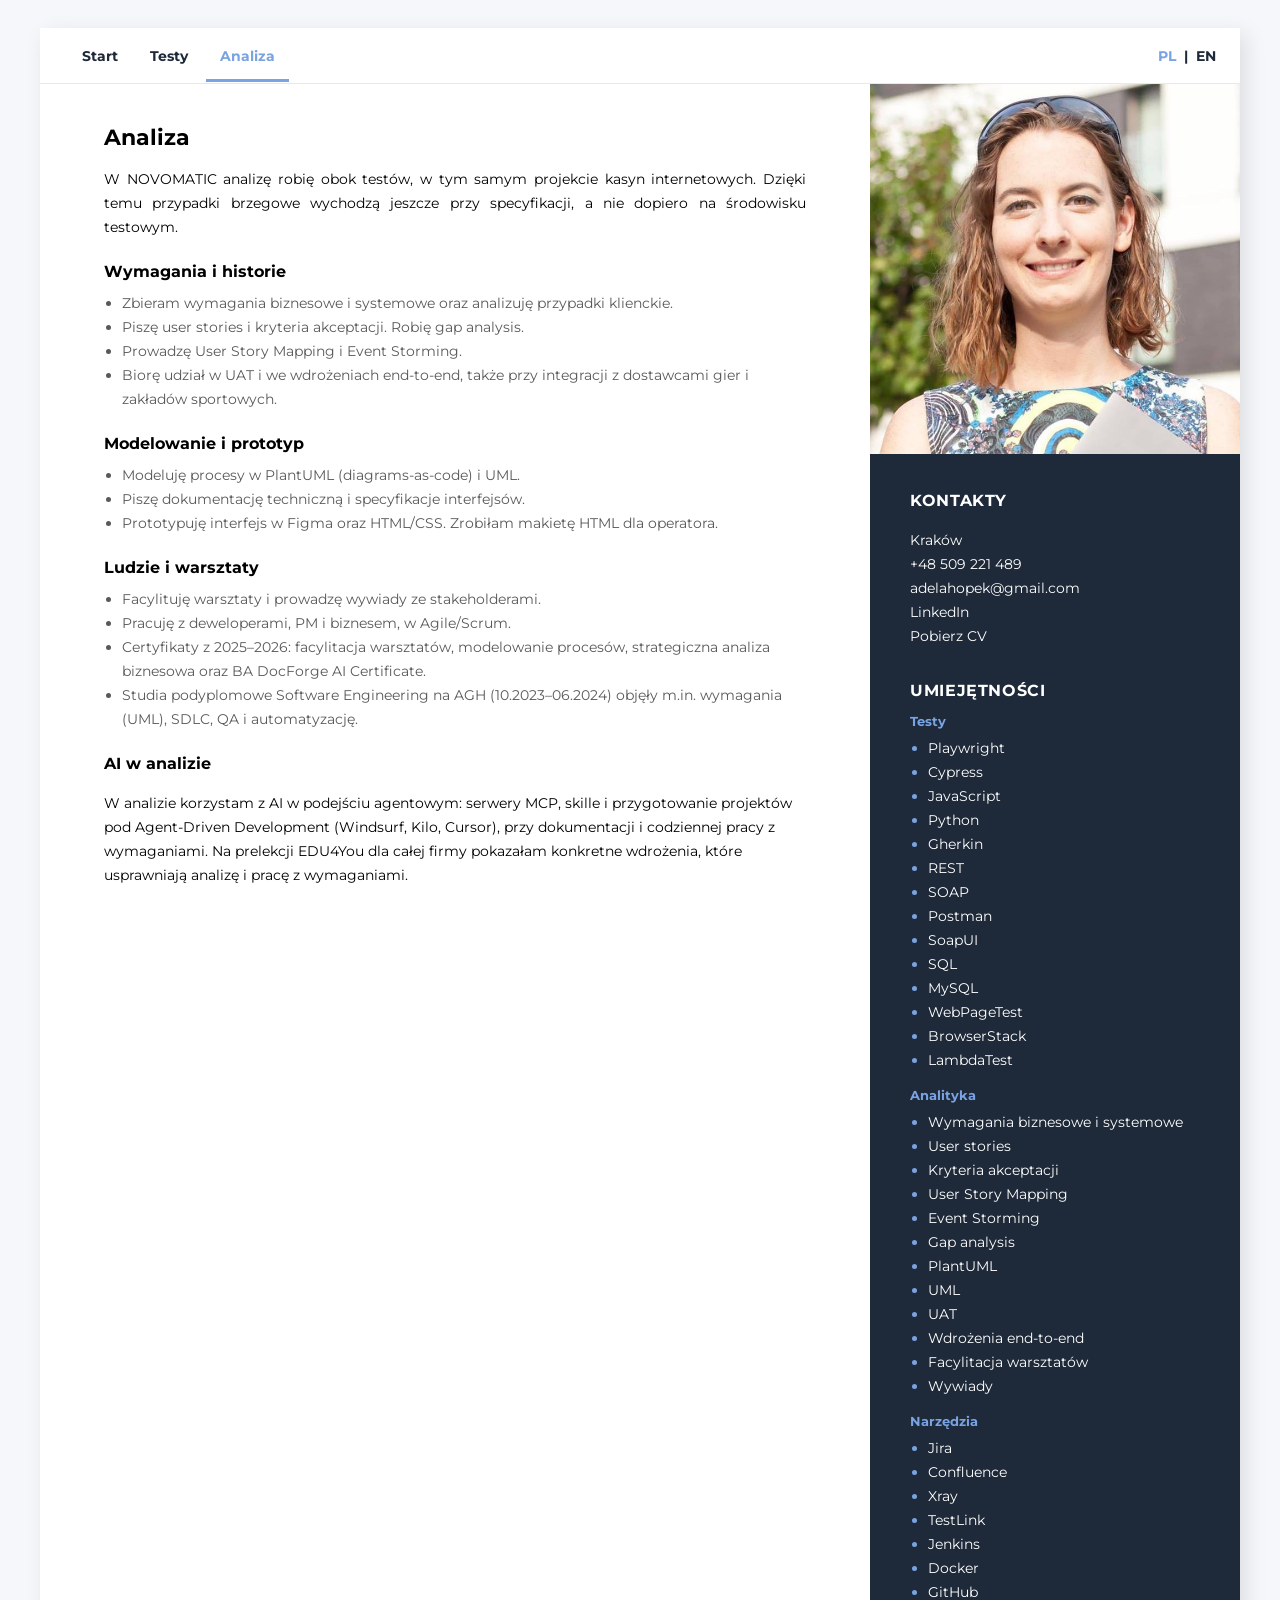
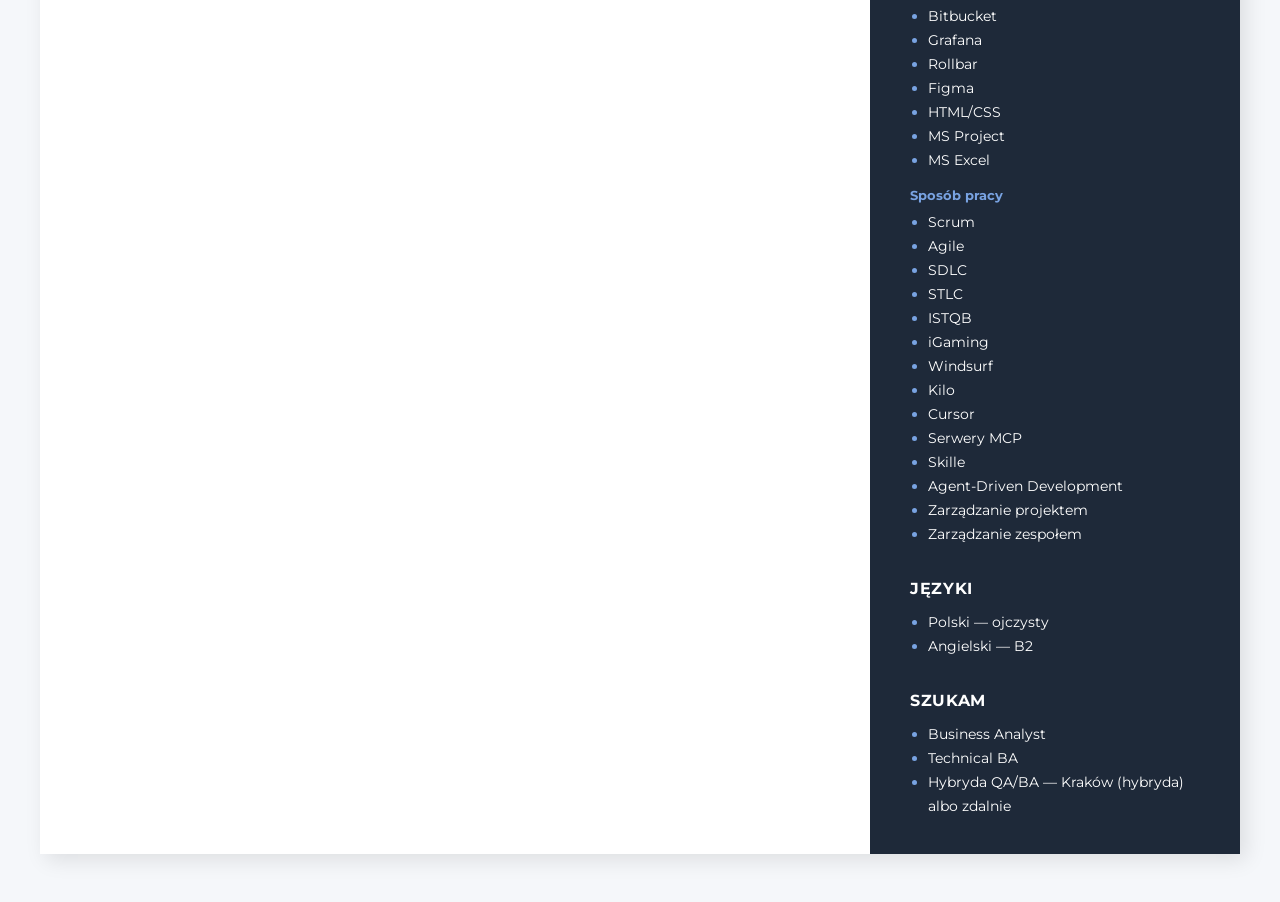
==== analiza.html @ 114661bf "Publish the current portfolio page so GitHub matches the live site. Co-authored-by: Cursor <cursorag" ====
<!DOCTYPE html>
<html lang="pl">
  <head>
    <meta charset="UTF-8" />
    <meta name="viewport" content="width=device-width, initial-scale=1.0" />
    <title data-pl="Analiza — Adela Hopek" data-en="Analysis — Adela Hopek">Analiza — Adela Hopek</title>
    <link rel="preconnect" href="https://fonts.googleapis.com" />
    <link rel="preconnect" href="https://fonts.gstatic.com" crossorigin />
    <link
      href="https://fonts.googleapis.com/css2?family=Montserrat:wght@400;700&display=swap"
      rel="stylesheet"
    />
    <link href="style.css?v=20261014" rel="stylesheet" />
  </head>
  <body>
    <div class="page">
      <nav class="tabs" aria-label="Sekcje">
        <div class="tabs-links">
          <a class="tab" data-nav href="index.html" data-pl="Start" data-en="Start">Start</a>
          <a class="tab" data-nav href="testy.html" data-pl="Testy" data-en="Testing">Testy</a>
          <a class="tab is-active" data-nav href="analiza.html" data-pl="Analiza" data-en="Analysis">Analiza</a>
        </div>
        <div class="lang-switch">
          <button type="button" data-lang="pl" class="is-active" aria-pressed="true">PL</button>
          <span class="lang-sep" aria-hidden="true">|</span>
          <button type="button" data-lang="en" aria-pressed="false">EN</button>
        </div>
      </nav>
      <div class="wrapper">
        <main>
          <h1 class="page-title" data-pl="Analiza" data-en="Analysis">Analiza</h1>
          <p
            class="description"
            data-pl="W NOVOMATIC analizę robię obok testów, w tym samym projekcie kasyn internetowych. Dzięki temu przypadki brzegowe wychodzą jeszcze przy specyfikacji, a nie dopiero na środowisku testowym."
            data-en="At NOVOMATIC I do analysis alongside testing, on the same online-casino project. Edge cases therefore surface at specification time, not only in the test environment."
          >
            W NOVOMATIC analizę robię obok testów, w tym samym projekcie kasyn internetowych. Dzięki temu przypadki brzegowe wychodzą jeszcze przy specyfikacji, a nie dopiero na środowisku testowym.
          </p>

          <h2 class="subhead" data-pl="Wymagania i historie" data-en="Requirements and stories">Wymagania i historie</h2>
          <ul class="topic-list">
            <li data-pl="Zbieram wymagania biznesowe i systemowe oraz analizuję przypadki klienckie." data-en="I gather business and system requirements and analyse customer cases.">Zbieram wymagania biznesowe i systemowe oraz analizuję przypadki klienckie.</li>
            <li data-pl="Piszę user stories i kryteria akceptacji. Robię gap analysis." data-en="I write user stories and acceptance criteria. I do gap analysis.">Piszę user stories i kryteria akceptacji. Robię gap analysis.</li>
            <li data-pl="Prowadzę User Story Mapping i Event Storming." data-en="I run User Story Mapping and Event Storming.">Prowadzę User Story Mapping i Event Storming.</li>
            <li data-pl="Biorę udział w UAT i we wdrożeniach end-to-end, także przy integracji z dostawcami gier i zakładów sportowych." data-en="I take part in UAT and in end-to-end implementations, including integration with game and sports-betting providers.">Biorę udział w UAT i we wdrożeniach end-to-end, także przy integracji z dostawcami gier i zakładów sportowych.</li>
          </ul>

          <h2 class="subhead" data-pl="Modelowanie i prototyp" data-en="Modeling and prototype">Modelowanie i prototyp</h2>
          <ul class="topic-list">
            <li data-pl="Modeluję procesy w PlantUML (diagrams-as-code) i UML." data-en="I model processes in PlantUML (diagrams-as-code) and UML.">Modeluję procesy w PlantUML (diagrams-as-code) i UML.</li>
            <li data-pl="Piszę dokumentację techniczną i specyfikacje interfejsów." data-en="I write technical documentation and interface specifications.">Piszę dokumentację techniczną i specyfikacje interfejsów.</li>
            <li data-pl="Prototypuję interfejs w Figma oraz HTML/CSS. Zrobiłam makietę HTML dla operatora." data-en="I prototype the interface in Figma and in HTML/CSS. I made an HTML mockup for the operator.">Prototypuję interfejs w Figma oraz HTML/CSS. Zrobiłam makietę HTML dla operatora.</li>
          </ul>

          <h2 class="subhead" data-pl="Ludzie i warsztaty" data-en="People and workshops">Ludzie i warsztaty</h2>
          <ul class="topic-list">
            <li data-pl="Facylituję warsztaty i prowadzę wywiady ze stakeholderami." data-en="I facilitate workshops and run interviews with stakeholders.">Facylituję warsztaty i prowadzę wywiady ze stakeholderami.</li>
            <li data-pl="Pracuję z deweloperami, PM i biznesem, w Agile/Scrum." data-en="I work with developers, PM and business, in Agile/Scrum.">Pracuję z deweloperami, PM i biznesem, w Agile/Scrum.</li>
            <li data-pl="Certyfikaty z 2025–2026: facylitacja warsztatów, modelowanie procesów, strategiczna analiza biznesowa oraz BA DocForge AI Certificate." data-en="Certificates from 2025–2026: workshop facilitation, process modeling, strategic business analysis and the BA DocForge AI Certificate.">Certyfikaty z 2025–2026: facylitacja warsztatów, modelowanie procesów, strategiczna analiza biznesowa oraz BA DocForge AI Certificate.</li>
            <li data-pl="Studia podyplomowe Software Engineering na AGH (10.2023–06.2024) objęły m.in. wymagania (UML), SDLC, QA i automatyzację." data-en="Postgraduate Software Engineering at AGH (10.2023–06.2024) covered, among other topics, requirements (UML), SDLC, QA and test automation.">Studia podyplomowe Software Engineering na AGH (10.2023–06.2024) objęły m.in. wymagania (UML), SDLC, QA i automatyzację.</li>
          </ul>

          <h2 class="subhead" data-pl="AI w analizie" data-en="AI in analysis">AI w analizie</h2>
          <p
            class="note"
            data-pl="W analizie korzystam z AI w podejściu agentowym: serwery MCP, skille i przygotowanie projektów pod Agent-Driven Development (Windsurf, Kilo, Cursor), przy dokumentacji i codziennej pracy z wymaganiami. Na prelekcji EDU4You dla całej firmy pokazałam konkretne wdrożenia, które usprawniają analizę i pracę z wymaganiami."
            data-en="In analysis I use AI in an agent-based approach: MCP servers, skills and preparing projects for Agent-Driven Development (Windsurf, Kilo, Cursor), for documentation and day-to-day requirements work. In an EDU4You talk for the whole company I showed concrete implementations that streamline analysis and requirements work."
          >
            W analizie korzystam z AI w podejściu agentowym: serwery MCP, skille i przygotowanie projektów pod Agent-Driven Development (Windsurf, Kilo, Cursor), przy dokumentacji i codziennej pracy z wymaganiami. Na prelekcji EDU4You dla całej firmy pokazałam konkretne wdrożenia, które usprawniają analizę i pracę z wymaganiami.
          </p>
        </main>
        <aside>
          <img class="cv-photo" src="cv_zdjecie.jpg" alt="Adela Hopek" />
          <div class="contact-blok">
            <h2 class="head_secondary" data-pl="Kontakty" data-en="Contacts">Kontakty</h2>
            <p>
              <span class="contacts_link">Kraków</span><br />
              <a class="contacts_link" href="tel:+48509221489">+48 509 221 489</a><br />
              <a class="contacts_link" href="mailto:adelahopek@gmail.com">adelahopek@gmail.com</a><br />
              <a class="contacts_link" href="https://www.linkedin.com/in/adela-hopek/" target="_blank" rel="noopener noreferrer">LinkedIn</a><br />
              <a class="contacts_link" href="Adela_Hopek_CV.pdf" data-href-pl="Adela_Hopek_CV.pdf" data-href-en="Adela_Hopek_CV_EN.pdf" download data-pl="Pobierz CV" data-en="Download CV">Pobierz CV</a>
            </p>
          </div>
          <div class="list_blok">
            <h2 class="head_secondary" data-pl="Umiejętności" data-en="Skills">Umiejętności</h2>
            <h3 class="aside-label" data-pl="Testy" data-en="Testing">Testy</h3>
            <ul class="list_secondary">
              <li><span class="list_secondary_item">Playwright</span></li>
              <li><span class="list_secondary_item">Cypress</span></li>
              <li><span class="list_secondary_item">JavaScript</span></li>
              <li><span class="list_secondary_item">Python</span></li>
              <li><span class="list_secondary_item">Gherkin</span></li>
              <li><span class="list_secondary_item">REST</span></li>
              <li><span class="list_secondary_item">SOAP</span></li>
              <li><span class="list_secondary_item">Postman</span></li>
              <li><span class="list_secondary_item">SoapUI</span></li>
              <li><span class="list_secondary_item">SQL</span></li>
              <li><span class="list_secondary_item">MySQL</span></li>
              <li><span class="list_secondary_item">WebPageTest</span></li>
              <li><span class="list_secondary_item">BrowserStack</span></li>
              <li><span class="list_secondary_item">LambdaTest</span></li>
            </ul>
            <h3 class="aside-label" data-pl="Analityka" data-en="Analysis">Analityka</h3>
            <ul class="list_secondary">
              <li><span class="list_secondary_item" data-pl="Wymagania biznesowe i systemowe" data-en="Business and system requirements">Wymagania biznesowe i systemowe</span></li>
              <li><span class="list_secondary_item">User stories</span></li>
              <li><span class="list_secondary_item" data-pl="Kryteria akceptacji" data-en="Acceptance criteria">Kryteria akceptacji</span></li>
              <li><span class="list_secondary_item">User Story Mapping</span></li>
              <li><span class="list_secondary_item">Event Storming</span></li>
              <li><span class="list_secondary_item">Gap analysis</span></li>
              <li><span class="list_secondary_item">PlantUML</span></li>
              <li><span class="list_secondary_item">UML</span></li>
              <li><span class="list_secondary_item">UAT</span></li>
              <li><span class="list_secondary_item" data-pl="Wdrożenia end-to-end" data-en="End-to-end implementations">Wdrożenia end-to-end</span></li>
              <li><span class="list_secondary_item" data-pl="Facylitacja warsztatów" data-en="Workshop facilitation">Facylitacja warsztatów</span></li>
              <li><span class="list_secondary_item" data-pl="Wywiady" data-en="Interviews">Wywiady</span></li>
            </ul>
            <h3 class="aside-label" data-pl="Narzędzia" data-en="Tools">Narzędzia</h3>
            <ul class="list_secondary">
              <li><span class="list_secondary_item">Jira</span></li>
              <li><span class="list_secondary_item">Confluence</span></li>
              <li><span class="list_secondary_item">Xray</span></li>
              <li><span class="list_secondary_item">TestLink</span></li>
              <li><span class="list_secondary_item">Jenkins</span></li>
              <li><span class="list_secondary_item">Docker</span></li>
              <li><span class="list_secondary_item">GitHub</span></li>
              <li><span class="list_secondary_item">Bitbucket</span></li>
              <li><span class="list_secondary_item">Grafana</span></li>
              <li><span class="list_secondary_item">Rollbar</span></li>
              <li><span class="list_secondary_item">Figma</span></li>
              <li><span class="list_secondary_item">HTML/CSS</span></li>
              <li><span class="list_secondary_item">MS Project</span></li>
              <li><span class="list_secondary_item">MS Excel</span></li>
            </ul>
            <h3 class="aside-label" data-pl="Sposób pracy" data-en="Way of working">Sposób pracy</h3>
            <ul class="list_secondary">
              <li><span class="list_secondary_item">Scrum</span></li>
              <li><span class="list_secondary_item">Agile</span></li>
              <li><span class="list_secondary_item">SDLC</span></li>
              <li><span class="list_secondary_item">STLC</span></li>
              <li><span class="list_secondary_item">ISTQB</span></li>
              <li><span class="list_secondary_item">iGaming</span></li>
              <li><span class="list_secondary_item">Windsurf</span></li>
              <li><span class="list_secondary_item">Kilo</span></li>
              <li><span class="list_secondary_item">Cursor</span></li>
              <li><span class="list_secondary_item" data-pl="Serwery MCP" data-en="MCP servers">Serwery MCP</span></li>
              <li><span class="list_secondary_item" data-pl="Skille" data-en="Skills">Skille</span></li>
              <li><span class="list_secondary_item">Agent-Driven Development</span></li>
              <li><span class="list_secondary_item" data-pl="Zarządzanie projektem" data-en="Project management">Zarządzanie projektem</span></li>
              <li><span class="list_secondary_item" data-pl="Zarządzanie zespołem" data-en="Team management">Zarządzanie zespołem</span></li>
            </ul>
          </div>
          <div class="list_blok">
            <h2 class="head_secondary" data-pl="Języki" data-en="Languages">Języki</h2>
            <ul class="list_secondary">
              <li><span class="list_secondary_item" data-pl="Polski — ojczysty" data-en="Polish — native">Polski — ojczysty</span></li>
              <li><span class="list_secondary_item" data-pl="Angielski — B2" data-en="English — B2">Angielski — B2</span></li>
            </ul>
          </div>
          <div class="list_blok">
            <h2 class="head_secondary" data-pl="Szukam" data-en="Looking for">Szukam</h2>
            <ul class="list_secondary">
              <li><span class="list_secondary_item">Business Analyst</span></li>
              <li><span class="list_secondary_item">Technical BA</span></li>
              <li>
                <span
                  class="list_secondary_item"
                  data-pl="Hybryda QA/BA — Kraków (hybryda) albo zdalnie"
                  data-en="Hybrid QA/BA — Kraków (hybrid) or remote"
                >Hybryda QA/BA — Kraków (hybryda) albo zdalnie</span>
              </li>
            </ul>
          </div>
        </aside>
      </div>
    </div>
    <script src="lang.js?v=20261014"></script>
  </body>
</html>
---- style.css ----
* {
  box-sizing: border-box;
}

body {
  margin: 0;
  padding: 28px 16px 48px;
  font-family: "Montserrat", sans-serif;
  background-color: #f5f7fa;
  color: #000000;
}

.page {
  width: min(1200px, 100%);
  margin: 0 auto;
  background-color: #ffffff;
  box-shadow: 6px 6px 20px rgba(0, 0, 0, 0.1);
}

.tabs {
  display: flex;
  align-items: center;
  justify-content: space-between;
  gap: 12px;
  min-height: 56px;
  padding: 0 18px 0 28px;
  background-color: #ffffff;
  border-bottom: 1px solid #e5eaf1;
}

.tabs-links {
  display: flex;
  flex-wrap: wrap;
  align-items: center;
  gap: 4px;
}

.tab {
  display: inline-block;
  padding: 16px 14px 13px;
  border-bottom: 3px solid transparent;
  color: #1e2939;
  font-size: 14px;
  font-weight: 700;
  line-height: 20px;
  text-decoration: none;
}

.tab:hover,
.tab.is-active {
  color: rgb(121, 163, 226);
}

.tab.is-active {
  border-bottom-color: rgb(121, 163, 226);
}

.lang-switch {
  display: flex;
  align-items: center;
  gap: 2px;
  flex-shrink: 0;
}

.lang-switch button {
  margin: 0;
  padding: 8px 6px;
  border: 0;
  background: transparent;
  color: #1e2939;
  font-family: inherit;
  font-size: 14px;
  font-weight: 700;
  line-height: 20px;
  cursor: pointer;
}

.lang-switch button.is-active,
.lang-switch button:hover {
  color: rgb(121, 163, 226);
}

.lang-sep {
  color: #1e2939;
  font-size: 14px;
  font-weight: 700;
}

.wrapper {
  display: flex;
  flex-direction: row;
  align-items: stretch;
  background-color: #ffffff;
}

main {
  flex: 1 1 auto;
  min-width: 0;
  padding: 40px 64px 48px;
  background-color: #ffffff;
}

aside {
  flex: 0 0 370px;
  width: 370px;
  background: #1e2939;
  padding-bottom: 36px;
}

.cv-photo {
  display: block;
  width: 100%;
  height: auto;
}

.contact-blok,
.list_blok {
  margin-right: 28px;
  margin-left: 40px;
}

.contact-blok {
  margin-top: 36px;
}

.list_blok {
  margin-top: 32px;
}

.aside-label {
  margin: 14px 0 6px;
  color: rgb(121, 163, 226);
  font-size: 13px;
  font-weight: 700;
  line-height: 18px;
}

.list_blok .aside-label:first-of-type {
  margin-top: 0;
}

.head_secondary {
  margin: 0 0 10px;
  color: #ffffff;
  font-size: 16px;
  font-weight: 700;
  line-height: 22px;
  letter-spacing: 0.04em;
  text-transform: uppercase;
}

.contacts_link {
  color: #ffffff;
  font-style: normal;
  font-weight: 400;
  font-size: 14px;
  line-height: 24px;
  text-decoration: none;
  overflow-wrap: anywhere;
}

a.contacts_link:hover {
  text-decoration: underline;
}

.bold {
  font-weight: 700;
}

.list_secondary {
  margin: 0;
  padding-left: 18px;
  color: rgb(121, 163, 226);
  font-style: normal;
  font-weight: 400;
  font-size: 14px;
  line-height: 24px;
}

.list_secondary_item {
  color: #ffffff;
}

h1 {
  margin: 0;
  font-weight: 700;
  font-size: 45px;
  line-height: 55px;
}

h1.page-title {
  font-size: 22px;
  line-height: 27px;
}

.job_title {
  margin: 8px 0 0;
  font-weight: 700;
  font-size: 16px;
  line-height: 22px;
}

.description {
  margin: 16px 0 0;
  font-weight: 400;
  font-size: 14px;
  line-height: 24px;
  text-align: justify;
}

.note {
  margin: 16px 0 0;
  font-size: 14px;
  line-height: 24px;
}

.availability {
  margin: 12px 0 0;
  font-size: 14px;
  line-height: 24px;
  color: #595959;
}

.cta {
  display: flex;
  flex-wrap: wrap;
  gap: 10px;
  margin: 20px 0 0;
}

.cta a {
  display: inline-block;
  padding: 10px 16px;
  border: 2px solid rgb(121, 163, 226);
  font-size: 14px;
  line-height: 20px;
  text-decoration: none;
}

.cta a.cta-primary {
  background: rgb(121, 163, 226);
  color: #ffffff;
}

.cta a.cta-secondary {
  background: #ffffff;
  color: rgb(121, 163, 226);
}

.cta a:hover {
  text-decoration: none;
}

.proofs {
  display: grid;
  grid-template-columns: repeat(3, minmax(0, 1fr));
  gap: 16px;
  margin: 0;
  padding: 0;
  list-style: none;
}

.proofs li {
  margin: 0;
  padding: 16px;
  background: #f5f7fa;
}

.proofs h3 {
  margin: 0 0 8px;
  font-size: 16px;
  line-height: 22px;
}

.proofs p,
.job_text {
  margin: 8px 0 0;
  font-size: 14px;
  line-height: 24px;
  color: #595959;
}

.proofs p {
  margin: 0;
}

.subhead {
  margin: 22px 0 8px;
  font-size: 16px;
  line-height: 22px;
  font-weight: 700;
}

.skill-groups {
  display: grid;
  grid-template-columns: 1fr 1fr;
  gap: 16px;
}

.skill-groups h3 {
  margin: 0 0 8px;
  font-size: 16px;
  line-height: 22px;
}

.skill-groups p {
  margin: 0;
  font-size: 14px;
  line-height: 24px;
  color: #595959;
}

.feed {
  display: grid;
  grid-template-columns: repeat(2, minmax(0, 1fr));
  gap: 12px;
  margin-top: 16px;
  align-items: start;
}

.feed:empty {
  display: none;
}

.feed-card {
  display: flex;
  flex-direction: column;
  height: 335px;
  overflow: hidden;
  padding: 12px;
  background: #ffffff;
  border: 1px solid #e5eaf1;
  border-radius: 8px;
  color: #1e2939;
  font-weight: 400;
  text-decoration: none;
}

.feed-head {
  display: flex;
  gap: 8px;
  align-items: flex-start;
}

.feed-avatar {
  width: 40px;
  height: 40px;
  border-radius: 50%;
  object-fit: cover;
  flex-shrink: 0;
}

.feed-meta {
  min-width: 0;
}

.feed-name {
  margin: 0;
  font-size: 14px;
  font-weight: 700;
  line-height: 18px;
}

.feed-role,
.feed-more {
  margin: 0;
  font-size: 12px;
  line-height: 16px;
  color: #595959;
  font-weight: 400;
}

.feed-role {
  white-space: nowrap;
  overflow: hidden;
  text-overflow: ellipsis;
}

main a.feed-card {
  color: #1e2939;
  font-weight: 400;
}

main a.feed-card:hover {
  text-decoration: none;
}

.feed-text {
  margin: 8px 0 0;
  font-size: 14px;
  line-height: 20px;
  color: #1e2939;
}

.feed-more {
  margin-top: 2px;
}

.feed-photo {
  display: block;
  flex: 1 1 auto;
  width: 100%;
  min-height: 0;
  margin: 8px 0 0;
  object-fit: contain;
  object-position: center;
  background: #000000;
}

.is-hidden {
  display: none;
}

.section {
  margin-top: 36px;
}

.head_primary {
  margin: 0 0 12px;
  font-weight: 700;
  font-size: 22px;
  line-height: 27px;
  color: #000000;
}

.job {
  margin-bottom: 18px;
}

.job_name {
  margin: 0 0 4px;
  font-weight: 700;
  font-size: 16px;
  line-height: 22px;
  color: #000000;
}

.highlight {
  color: rgb(121, 163, 226);
}

.job_date {
  margin: 0;
  font-weight: 400;
  font-size: 12px;
  line-height: 15px;
  color: #a8a8a8;
}

summary {
  width: fit-content;
  margin-top: 6px;
  color: rgb(121, 163, 226);
  font-size: 14px;
  font-weight: 700;
  line-height: 24px;
  cursor: pointer;
}

summary:hover {
  text-decoration: underline;
}

.job_list,
.topic-list {
  margin: 8px 0 0;
  padding-left: 18px;
  font-weight: 400;
  font-size: 14px;
  line-height: 24px;
  color: #595959;
}

main a {
  color: rgb(121, 163, 226);
  font-weight: 700;
  text-decoration: none;
}

main a:hover {
  text-decoration: underline;
}

:focus-visible {
  outline: 2px solid rgb(121, 163, 226);
  outline-offset: 2px;
}

@media (max-width: 980px) {
  body {
    padding: 12px;
  }

  .tabs {
    align-items: flex-start;
    flex-wrap: wrap;
    padding: 8px 12px 0;
  }

  .wrapper {
    flex-direction: column;
  }

  main {
    order: 1;
    padding: 28px 20px 36px;
  }

  aside {
    order: 2;
    flex: none;
    width: 100%;
  }

  h1 {
    font-size: 36px;
    line-height: 42px;
  }

  .description {
    text-align: left;
  }

  .proofs,
  .feed,
  .skill-groups {
    grid-template-columns: 1fr;
  }
}
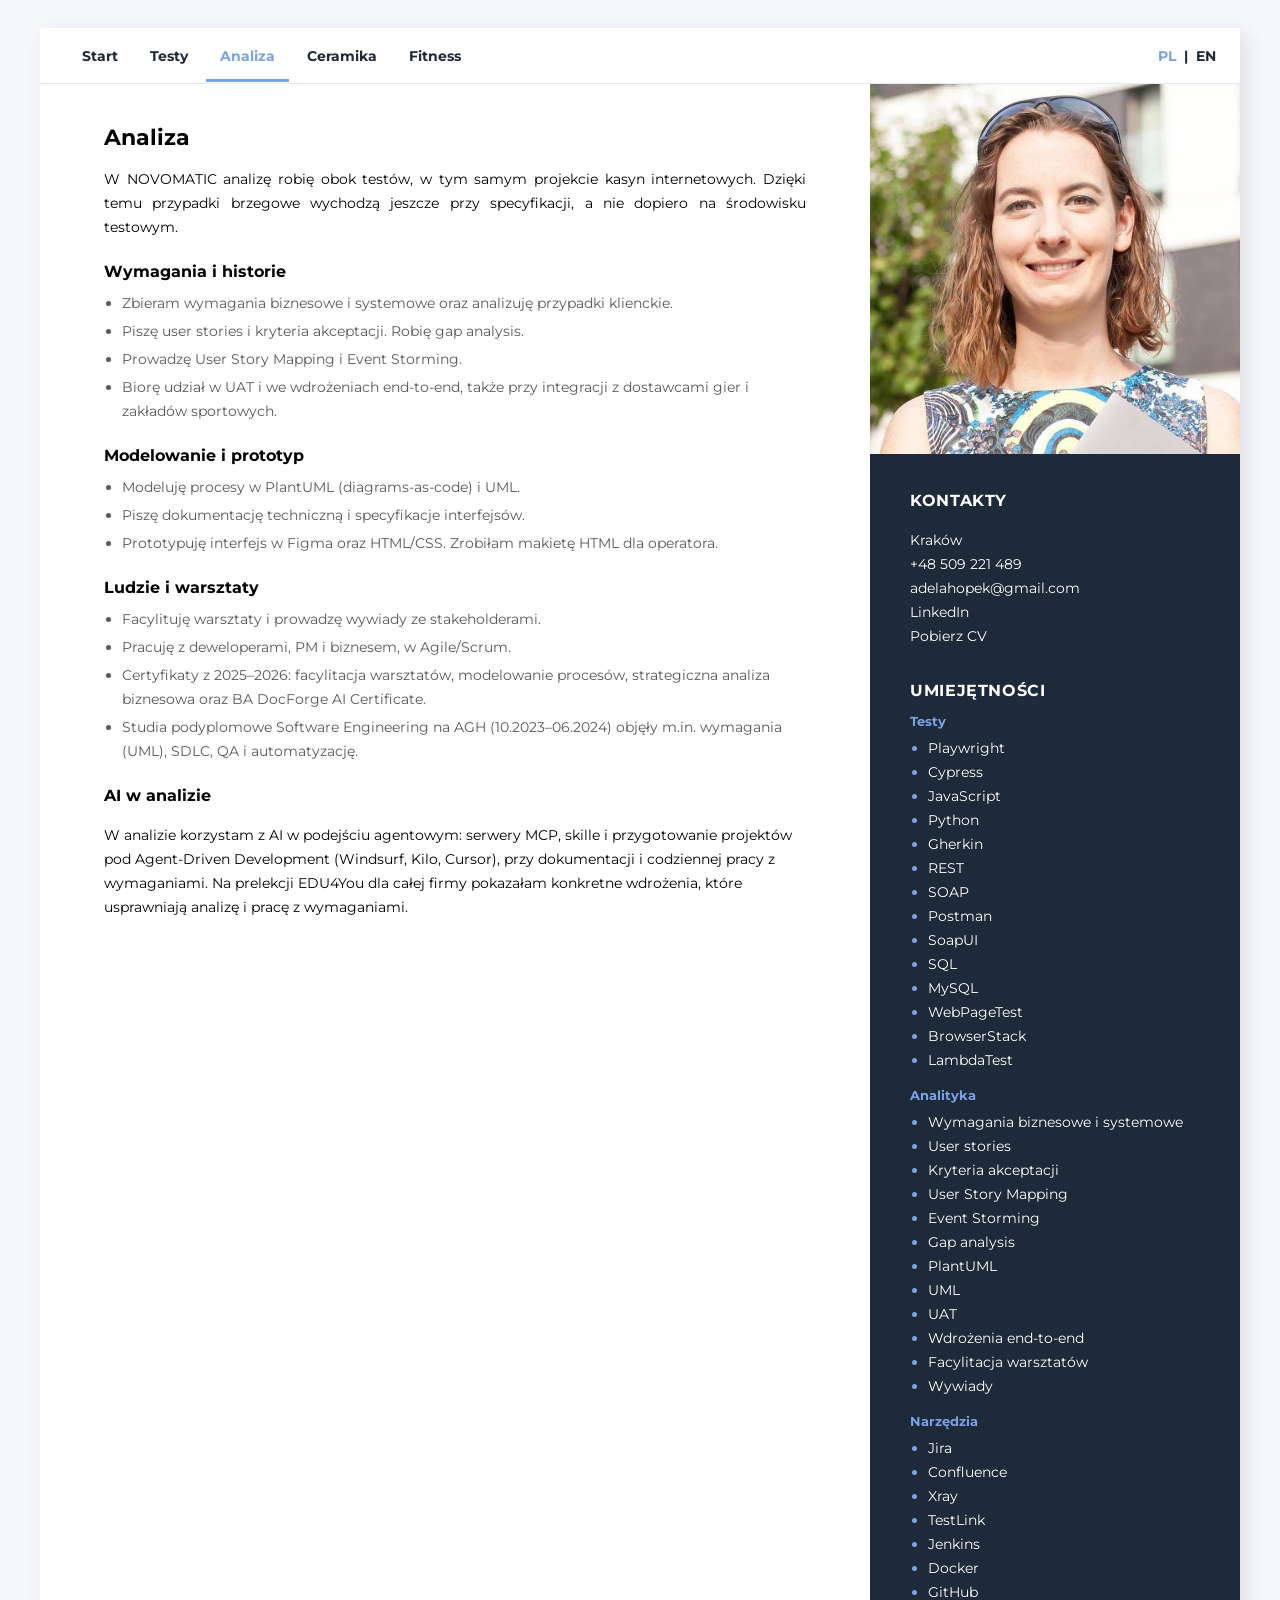
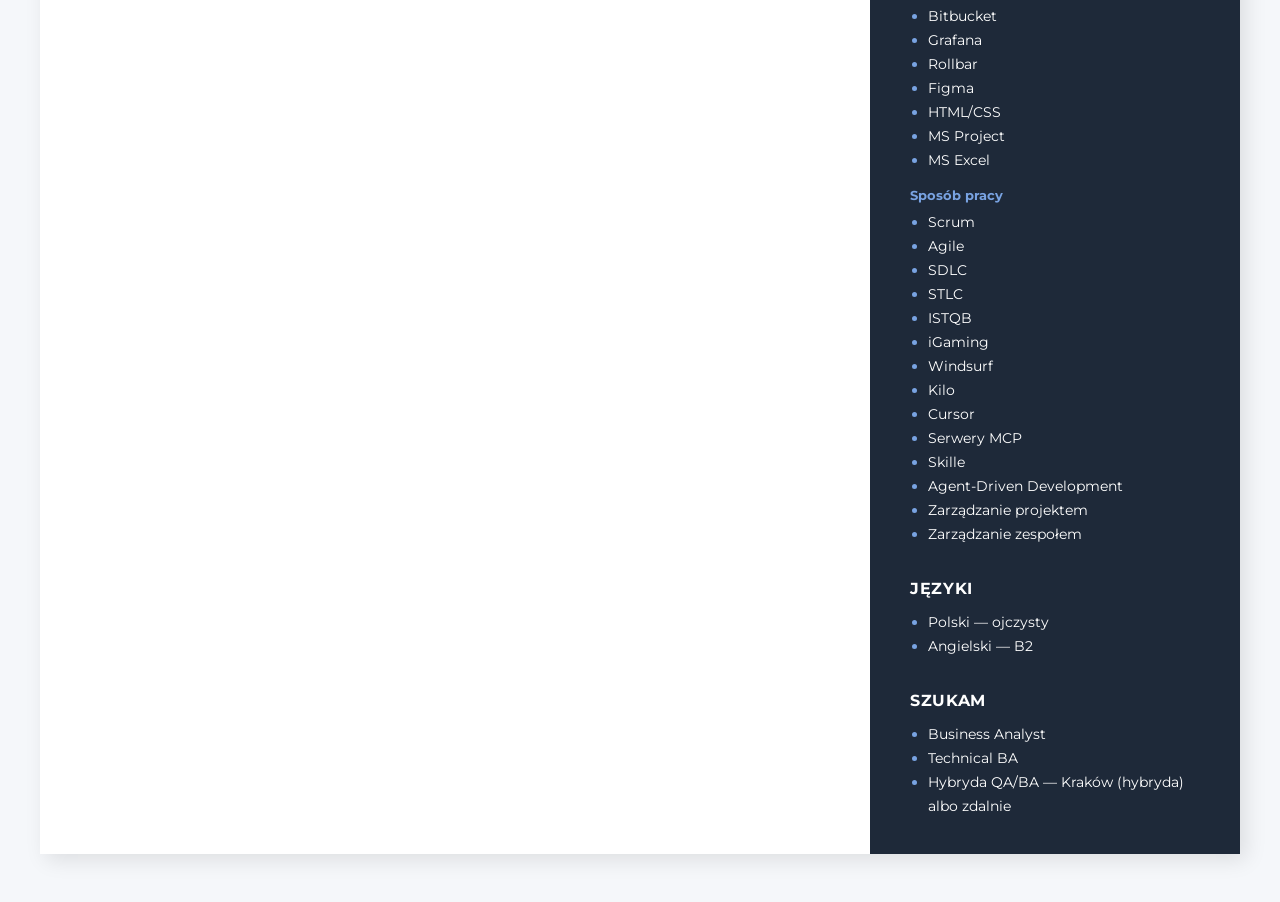
==== commit c6fd8a19: "Add the Ceramics and Fitness project pages with process diagrams. The start page gets a personal-pro" ====
--- a/analiza.html
+++ b/analiza.html
@@ -10,15 +10,17 @@
       href="https://fonts.googleapis.com/css2?family=Montserrat:wght@400;700&display=swap"
       rel="stylesheet"
     />
-    <link href="style.css?v=20261014" rel="stylesheet" />
+    <link href="style.css?v=20261107" rel="stylesheet" />
   </head>
   <body>
     <div class="page">
       <nav class="tabs" aria-label="Sekcje">
         <div class="tabs-links">
-          <a class="tab" data-nav href="index.html" data-pl="Start" data-en="Start">Start</a>
-          <a class="tab" data-nav href="testy.html" data-pl="Testy" data-en="Testing">Testy</a>
-          <a class="tab is-active" data-nav href="analiza.html" data-pl="Analiza" data-en="Analysis">Analiza</a>
+          <a class="tab" data-nav href="/" data-pl="Start" data-en="Start">Start</a>
+          <a class="tab" data-nav href="testy" data-pl="Testy" data-en="Testing">Testy</a>
+          <a class="tab is-active" data-nav href="analiza" data-pl="Analiza" data-en="Analysis">Analiza</a>
+          <a class="tab" data-nav href="ceramika" data-pl="Ceramika" data-en="Ceramics">Ceramika</a>
+          <a class="tab" data-nav href="fitness" data-pl="Fitness" data-en="Fitness">Fitness</a>
         </div>
         <div class="lang-switch">
           <button type="button" data-lang="pl" class="is-active" aria-pressed="true">PL</button>
--- a/style.css
+++ b/style.css
@@ -512,6 +512,13 @@
     width: 100%;
   }
 
+  .cv-photo {
+    width: 100%;
+    max-width: 220px;
+    margin-right: auto;
+    margin-left: 0;
+  }
+
   h1 {
     font-size: 36px;
     line-height: 42px;
@@ -527,3 +534,115 @@
     grid-template-columns: 1fr;
   }
 }
+
+/* Podstrony projektów i diagramy */
+.project-head {
+  display: flex;
+  flex-wrap: wrap;
+  align-items: center;
+  gap: 10px;
+}
+
+.status-badge {
+  display: inline-block;
+  padding: 2px 10px;
+  border: 1px solid rgb(121, 163, 226);
+  border-radius: 999px;
+  color: rgb(121, 163, 226);
+  font-size: 12px;
+  font-weight: 700;
+  line-height: 18px;
+}
+
+.proofs.proofs-2 {
+  grid-template-columns: repeat(2, minmax(0, 1fr));
+  margin-top: 16px;
+}
+
+.proofs .project-head {
+  margin: 0 0 8px;
+}
+
+.proofs .project-head h3 {
+  margin: 0;
+}
+
+.proofs p.project-link {
+  margin: 10px 0 0;
+}
+
+@media (max-width: 980px) {
+  .proofs.proofs-2 {
+    grid-template-columns: 1fr;
+  }
+}
+
+ol.topic-list li + li,
+ul.topic-list li + li {
+  margin-top: 4px;
+}
+
+.diagram {
+  margin: 12px 0 0;
+}
+
+.diagram-scroll {
+  overflow-x: auto;
+  border: 1px solid #e5eaf1;
+  background: #ffffff;
+}
+
+.diagram svg {
+  display: block;
+  width: 100%;
+  height: auto;
+}
+
+.diagram figcaption {
+  margin-top: 8px;
+  font-size: 13px;
+  line-height: 20px;
+  color: #595959;
+}
+
+.diagram-hint {
+  display: none;
+  margin: 6px 0 0;
+  font-size: 12px;
+  line-height: 18px;
+  color: #595959;
+}
+
+.dg-lane { fill: #f5f7fa; }
+.dg-lane-alt { fill: #ffffff; }
+.dg-lane-head { fill: #1e2939; }
+.dg-lane-line { stroke: #e5eaf1; stroke-width: 1; }
+.dg-lane-label { fill: #ffffff; font-family: "Montserrat", sans-serif; font-size: 12px; font-weight: 700; text-anchor: middle; }
+.dg-box { fill: #ffffff; stroke: rgb(121, 163, 226); stroke-width: 1.5; }
+.dg-dec { fill: #eef3fb; stroke: rgb(121, 163, 226); stroke-width: 1.5; }
+.dg-t { fill: #1e2939; font-family: "Montserrat", sans-serif; font-size: 13px; text-anchor: middle; }
+.dg-flow { fill: none; stroke: #1e2939; stroke-width: 1.4; }
+.dg-head { fill: #1e2939; }
+.dg-alt { stroke: #c26a4a; stroke-dasharray: 6 4; }
+.dg-head-alt { fill: #c26a4a; }
+.dg-label { fill: #595959; font-family: "Montserrat", sans-serif; font-size: 12px; font-weight: 700; }
+.dg-label-alt { fill: #c26a4a; }
+.dg-note { fill: #595959; font-family: "Montserrat", sans-serif; font-size: 11px; font-style: italic; }
+.dg-start { fill: #1e2939; }
+.dg-end { fill: #ffffff; stroke: #1e2939; stroke-width: 1.5; }
+
+@media (max-width: 480px) {
+  .tab {
+    padding: 12px 6px 9px;
+  }
+}
+
+@media (max-width: 760px) {
+  .diagram svg {
+    min-width: 720px;
+  }
+
+  .diagram-hint {
+    display: block;
+  }
+}
